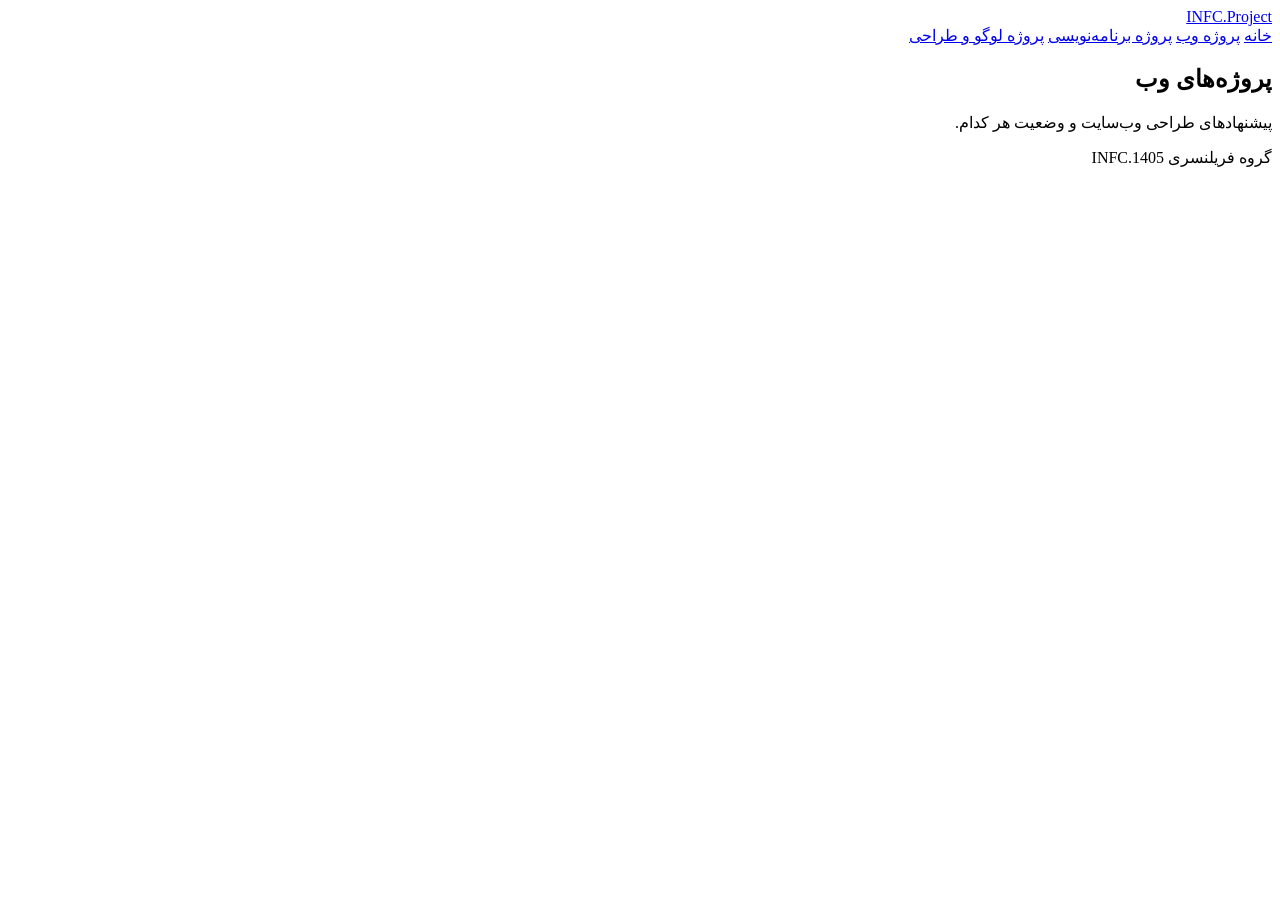
==== web.html @ b699e9b9 "Add files via upload" ====
<!DOCTYPE html>
<html lang="fa" dir="rtl">
<head>
  <meta charset="utf-8">
  <meta name="viewport" content="width=device-width, initial-scale=1">
  <title>پروژه‌های وب | INFC.Project</title>
  <meta name="description" content="پیشنهادهای طراحی وب‌سایت و وضعیت هر کدام.">
  <meta property="og:title" content="پروژه‌های وب | INFC.Project">
  <meta property="og:description" content="پیشنهادهای طراحی وب‌سایت و وضعیت هر کدام.">
  <link rel="preconnect" href="https://fonts.googleapis.com">
  <link rel="preconnect" href="https://fonts.gstatic.com" crossorigin>
  <link href="https://fonts.googleapis.com/css2?family=Vazirmatn:wght@400;500;700;800&display=swap" rel="stylesheet">
  <link rel="stylesheet" href="style.css">
</head>
<body data-page="web">
  <header class="site-header">
    <div class="wrap">
      <a class="brand" href="index.html">INFC.Project</a>
      <nav class="nav" aria-label="بخش‌های سایت">
        <a href="index.html">خانه</a>
        <a href="web.html" aria-current="page">پروژه وب</a>
        <a href="programming.html">پروژه برنامه‌نویسی</a>
        <a href="logo.html">پروژه لوگو و طراحی</a>
      </nav>
    </div>
  </header>

  <main class="wrap">
    <section class="intro">
      <h1>پروژه‌های وب</h1>
      <p>پیشنهادهای طراحی وب‌سایت و وضعیت هر کدام.</p>
      <p id="summary" class="summary" aria-live="polite"></p>
    </section>

    <div id="ledger" class="ledger"></div>
  </main>

  <footer class="site-footer">
    <div class="wrap">گروه فریلنسری INFC.1405</div>
  </footer>

  <script src="app.js"></script>
</body>
</html>
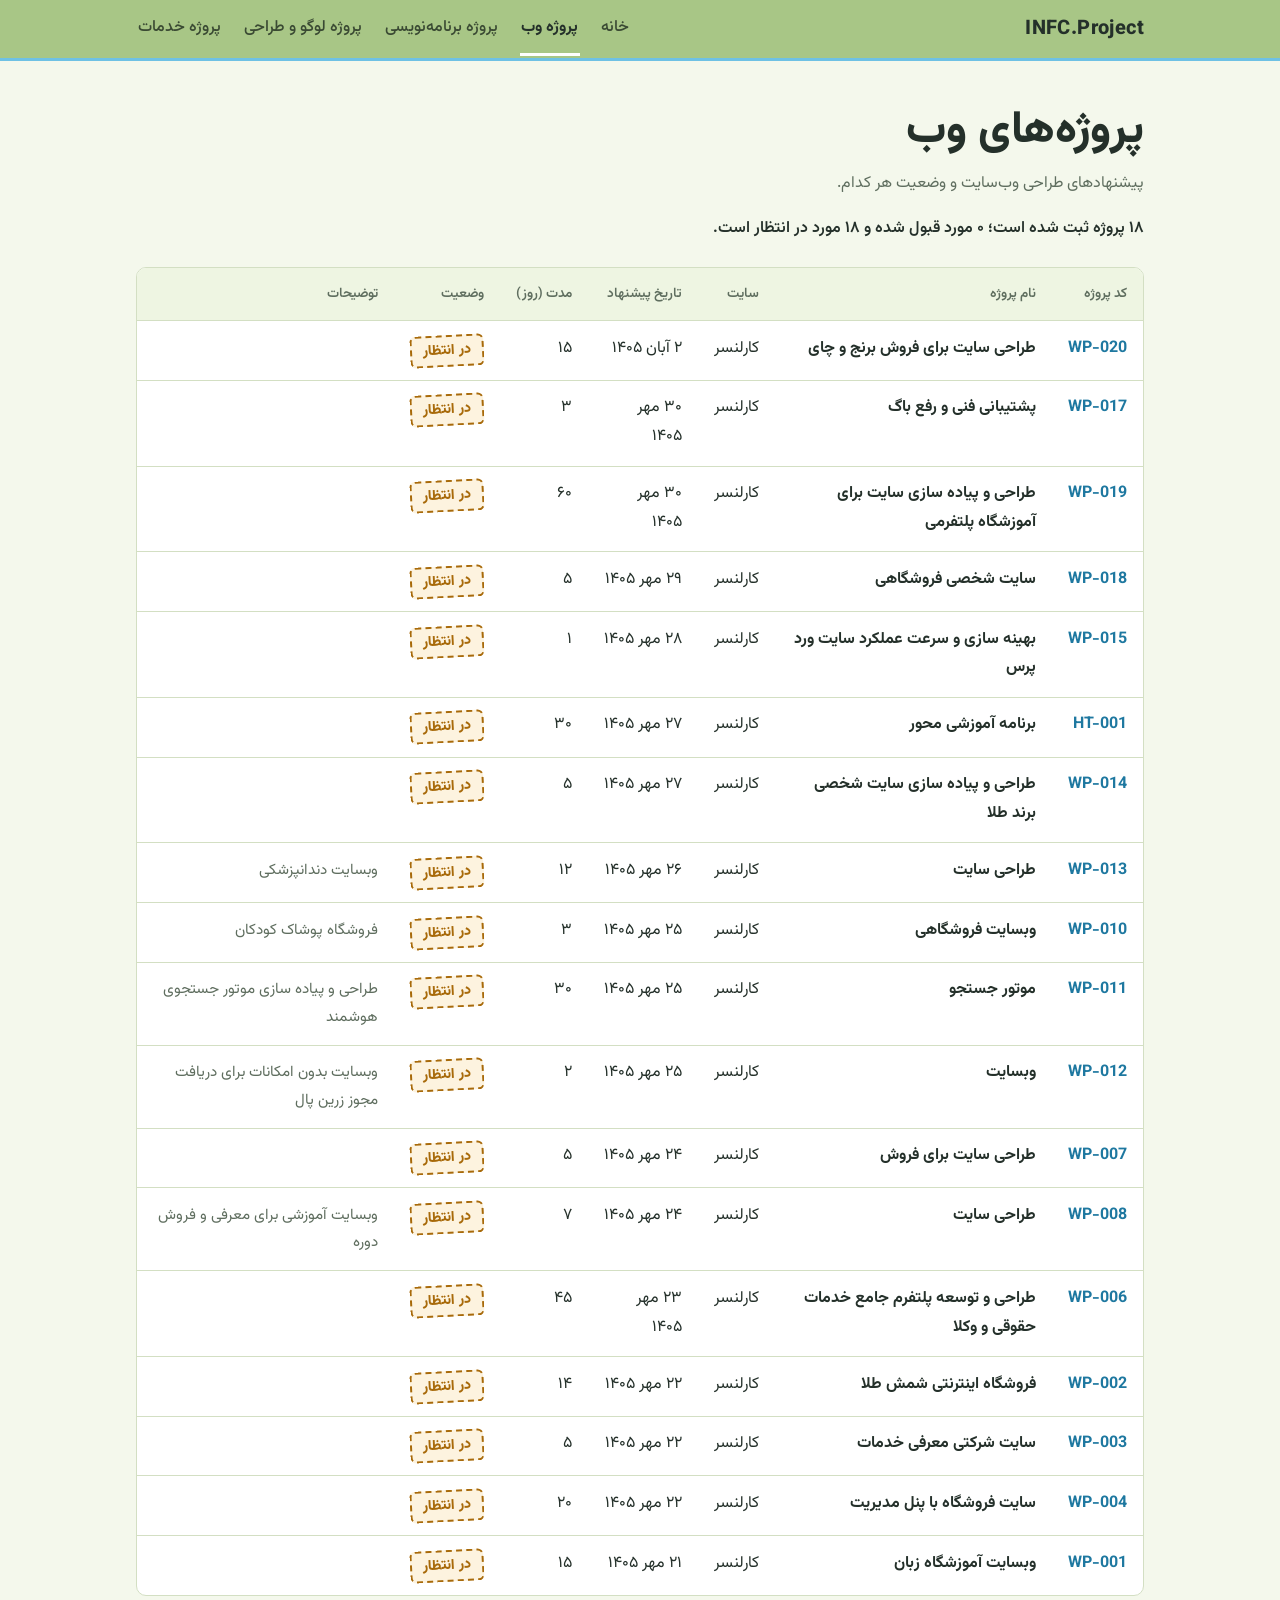
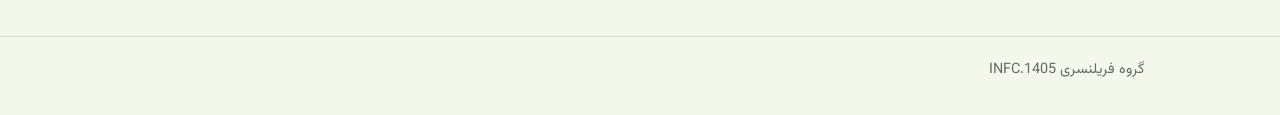
==== commit 6a5b7da8: "Update web.html" ====
--- a/web.html
+++ b/web.html
@@ -21,6 +21,7 @@
         <a href="web.html" aria-current="page">پروژه وب</a>
         <a href="programming.html">پروژه برنامه‌نویسی</a>
         <a href="logo.html">پروژه لوگو و طراحی</a>
+        <a href="services.html">پروژه خدمات</a>
       </nav>
     </div>
   </header>
--- a/style.css
+++ b/style.css
@@ -0,0 +1,312 @@
+:root {
+  --bg: #f4f8ec;
+  --surface: #ffffff;
+  --ink: #24302a;
+  --muted: #5f6e5f;
+  --line: #d3dfc3;
+  --pistachio: #a8c686;
+  --pistachio-soft: #eef5e2;
+  --blue: #6ec1e4;
+  --blue-hover: #58b2d8;
+  --blue-dark: #1e78a0;
+  --amber: #a86a0a;
+  --amber-bg: #fdf3df;
+  --green: #3f6b1f;
+  --green-bg: #e6f1d6;
+  --danger: #b3261e;
+  --radius: 10px;
+}
+
+* { box-sizing: border-box; }
+
+html { -webkit-text-size-adjust: 100%; }
+
+body {
+  margin: 0;
+  background: var(--bg);
+  color: var(--ink);
+  font-family: "Vazirmatn", Tahoma, system-ui, sans-serif;
+  font-size: 1rem;
+  line-height: 1.8;
+}
+
+a { color: inherit; }
+
+:focus-visible {
+  outline: 3px solid var(--blue-dark);
+  outline-offset: 2px;
+}
+
+.wrap {
+  max-width: 1040px;
+  margin: 0 auto;
+  padding: 0 1rem;
+}
+
+/* ---------- header ---------- */
+.site-header {
+  background: var(--pistachio);
+  border-bottom: 3px solid var(--blue);
+}
+
+.site-header .wrap {
+  display: flex;
+  flex-wrap: wrap;
+  align-items: center;
+  justify-content: space-between;
+  gap: 0 1.5rem;
+}
+
+.brand {
+  font-weight: 800;
+  font-size: 1.25rem;
+  letter-spacing: 0.02em;
+  text-decoration: none;
+  padding: 0.7rem 0;
+  direction: ltr;
+}
+
+.nav {
+  display: flex;
+  flex-wrap: wrap;
+  gap: 0 1.25rem;
+}
+
+.nav a {
+  text-decoration: none;
+  color: #3a4a33;
+  padding: 0.75rem 0.1rem 0.6rem;
+  border-bottom: 3px solid transparent;
+  font-weight: 500;
+}
+
+.nav a:hover { color: var(--ink); }
+
+.nav a[aria-current="page"] {
+  color: var(--ink);
+  font-weight: 700;
+  border-bottom-color: #ffffff;
+}
+
+/* ---------- intro ---------- */
+.intro { padding: 2.5rem 0 1.5rem; }
+
+.intro h1 {
+  margin: 0 0 0.5rem;
+  font-size: clamp(1.8rem, 5vw, 2.8rem);
+  line-height: 1.35;
+  font-weight: 800;
+}
+
+.intro p {
+  margin: 0;
+  max-width: 60ch;
+  color: var(--muted);
+}
+
+.summary {
+  margin-top: 1rem !important;
+  color: var(--ink) !important;
+  font-weight: 600;
+}
+
+/* ---------- ledger table ---------- */
+.ledger {
+  background: var(--surface);
+  border: 1px solid var(--line);
+  border-radius: var(--radius);
+  overflow: hidden;
+  margin-bottom: 2.5rem;
+}
+
+table { width: 100%; border-collapse: collapse; }
+
+th, td {
+  text-align: right;
+  padding: 0.85rem 1rem;
+  vertical-align: top;
+}
+
+thead th {
+  font-size: 0.85rem;
+  font-weight: 600;
+  color: var(--muted);
+  background: var(--pistachio-soft);
+  border-bottom: 1px solid var(--line);
+  white-space: nowrap;
+}
+
+tbody tr + tr td { border-top: 1px solid var(--line); }
+
+.code {
+  direction: ltr;
+  display: inline-block;
+  font-weight: 700;
+  color: var(--blue-dark);
+  white-space: nowrap;
+}
+
+.pname { font-weight: 700; }
+
+.pcat {
+  display: block;
+  font-size: 0.85rem;
+  color: var(--muted);
+}
+
+.note { color: var(--muted); max-width: 36ch; font-size: 0.95rem; }
+
+/* status stamp: dashed = still waiting, solid = accepted */
+.stamp {
+  display: inline-block;
+  padding: 0.05rem 0.7rem;
+  border: 2px solid currentColor;
+  border-radius: 6px;
+  font-weight: 800;
+  font-size: 0.9rem;
+  transform: rotate(-3deg);
+  white-space: nowrap;
+}
+
+.stamp.pending {
+  color: var(--amber);
+  background: var(--amber-bg);
+  border-style: dashed;
+}
+
+.stamp.accepted {
+  color: var(--green);
+  background: var(--green-bg);
+  border-style: solid;
+}
+
+.empty {
+  padding: 2rem 1rem;
+  text-align: center;
+  color: var(--muted);
+}
+
+/* ---------- admin panel ---------- */
+.admin {
+  background: var(--surface);
+  border: 2px dashed var(--blue);
+  border-radius: var(--radius);
+  padding: 1.25rem;
+  margin-bottom: 1.5rem;
+}
+
+.admin h2 { margin: 0 0 0.25rem; font-size: 1.25rem; }
+.admin .hint { margin: 0 0 1rem; color: var(--muted); font-size: 0.95rem; }
+
+.draft-banner {
+  background: var(--amber-bg);
+  color: var(--amber);
+  border-radius: 8px;
+  padding: 0.5rem 0.75rem;
+  margin: 0 0 1rem;
+  font-size: 0.95rem;
+}
+
+.grid {
+  display: grid;
+  grid-template-columns: repeat(2, 1fr);
+  gap: 0.9rem 1rem;
+}
+
+.field { display: flex; flex-direction: column; gap: 0.25rem; }
+.field.wide { grid-column: 1 / -1; }
+
+label { font-weight: 600; font-size: 0.95rem; }
+
+input, select, textarea {
+  font: inherit;
+  padding: 0.55rem 0.7rem;
+  border: 1px solid var(--line);
+  border-radius: 8px;
+  background: #fff;
+  color: var(--ink);
+  width: 100%;
+}
+
+input[dir="ltr"] { text-align: left; }
+textarea { min-height: 5.5rem; resize: vertical; }
+
+.counter { font-size: 0.85rem; color: var(--muted); }
+.counter.max { color: var(--danger); font-weight: 700; }
+
+.actions { display: flex; flex-wrap: wrap; gap: 0.6rem; margin-top: 1rem; }
+
+button {
+  font: inherit;
+  font-weight: 600;
+  cursor: pointer;
+  padding: 0.55rem 1.1rem;
+  border-radius: 8px;
+  border: 1px solid var(--line);
+  background: #fff;
+  color: var(--ink);
+}
+
+button:hover { border-color: var(--ink); }
+
+button.primary {
+  background: var(--blue);
+  border-color: var(--blue);
+  color: var(--ink);
+}
+
+button.primary:hover { background: var(--blue-hover); }
+
+button.small { padding: 0.15rem 0.6rem; font-size: 0.85rem; }
+button.danger { color: var(--danger); }
+
+.row-actions { display: flex; flex-wrap: wrap; gap: 0.4rem; }
+
+.msg { min-height: 1.6rem; margin: 0.75rem 0 0; font-weight: 600; color: var(--green); }
+.msg.err { color: var(--danger); }
+
+#copy-out { margin-top: 0.5rem; min-height: 9rem; direction: ltr; font-size: 0.8rem; }
+
+/* ---------- footer ---------- */
+.site-footer {
+  border-top: 1px solid var(--line);
+  padding: 1.25rem 0 2rem;
+  color: var(--muted);
+  font-size: 0.9rem;
+}
+
+/* ---------- phones: rows become stacked cards ---------- */
+@media (max-width: 720px) {
+  .grid { grid-template-columns: 1fr; }
+
+  thead { display: none; }
+  table, tbody, tr, td { display: block; width: 100%; }
+
+  tbody tr { padding: 0.5rem 0; }
+  tbody tr + tr { border-top: 1px solid var(--line); }
+  tbody tr + tr td { border-top: 0; }
+
+  td {
+    display: flex;
+    justify-content: space-between;
+    align-items: flex-start;
+    gap: 1rem;
+    padding: 0.35rem 1rem;
+  }
+
+  td::before {
+    content: attr(data-label);
+    color: var(--muted);
+    font-size: 0.85rem;
+    flex: none;
+  }
+
+  td.cell-note { display: block; }
+  td.cell-note::before { display: block; margin-bottom: 0.1rem; }
+  .note { max-width: none; }
+  .intro { padding-top: 1.75rem; }
+}
+
+@media (prefers-reduced-motion: reduce) {
+  * { transition: none !important; animation: none !important; }
+}
